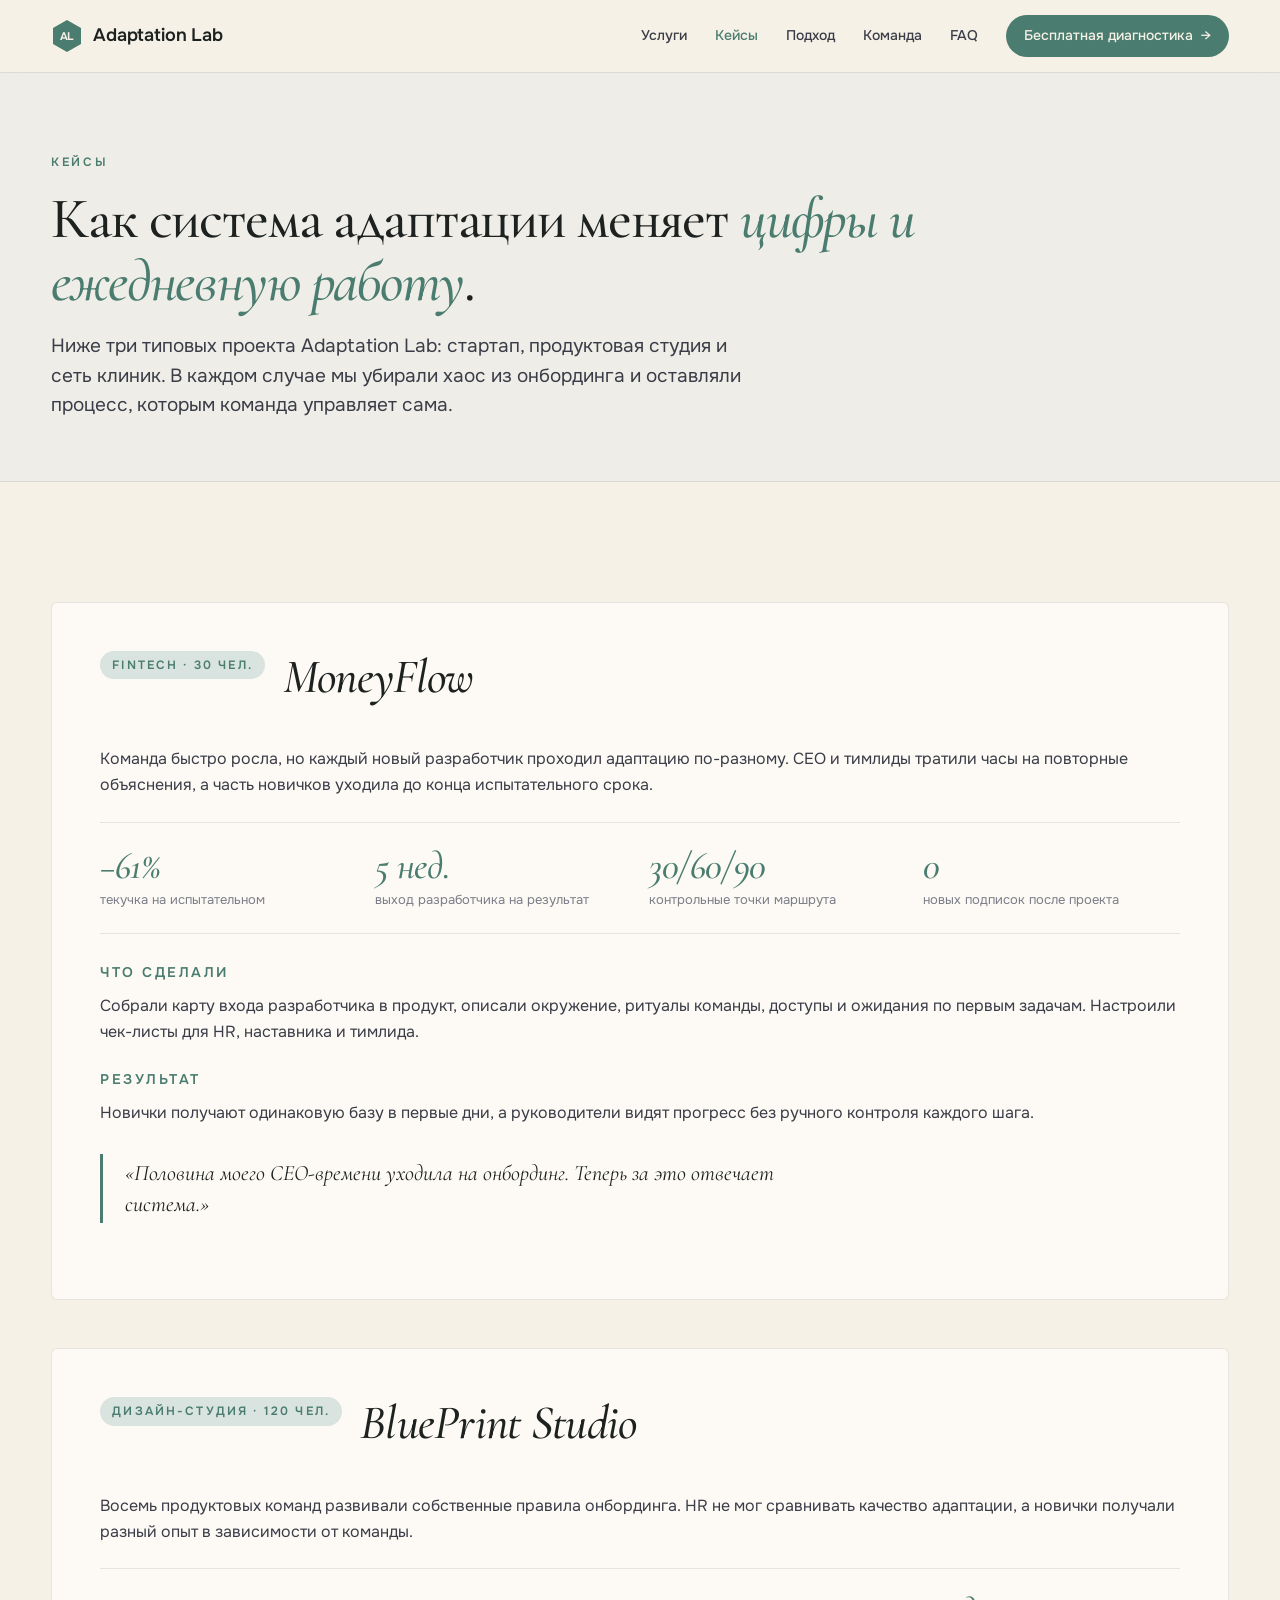
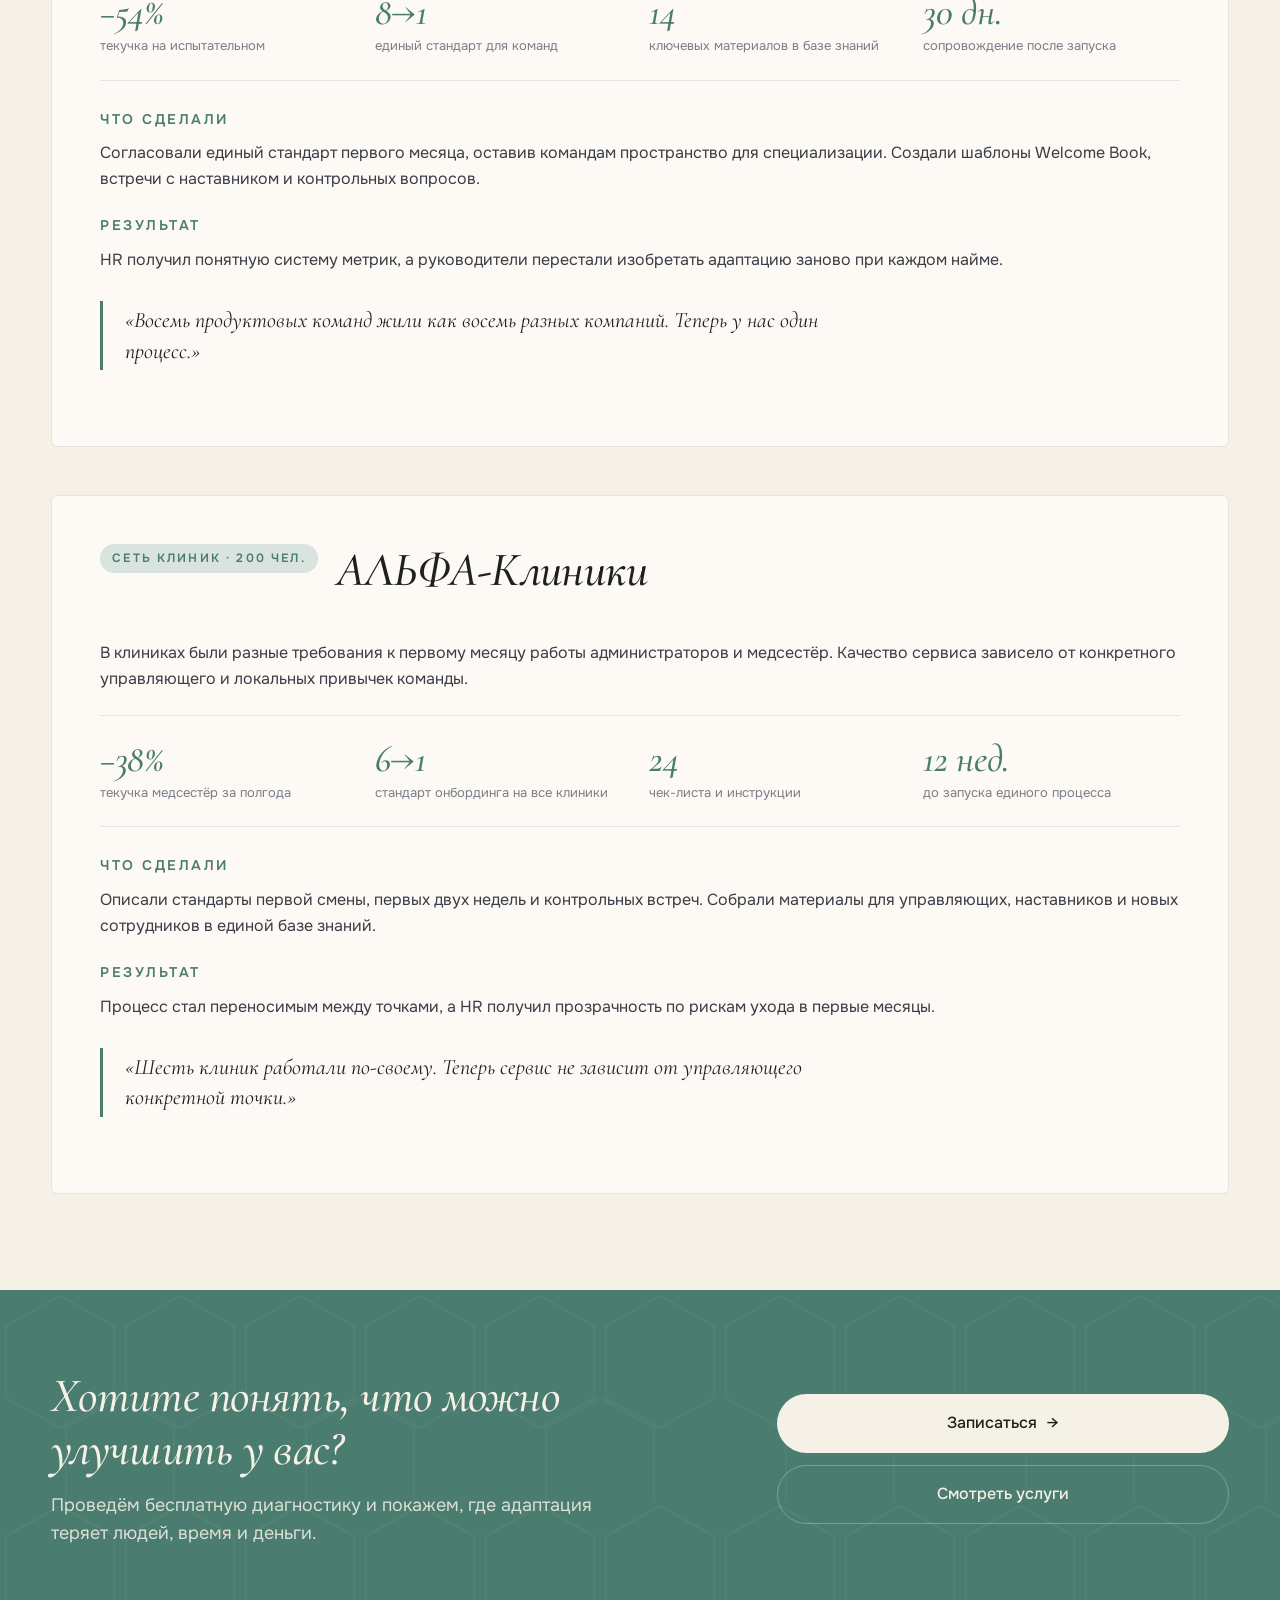
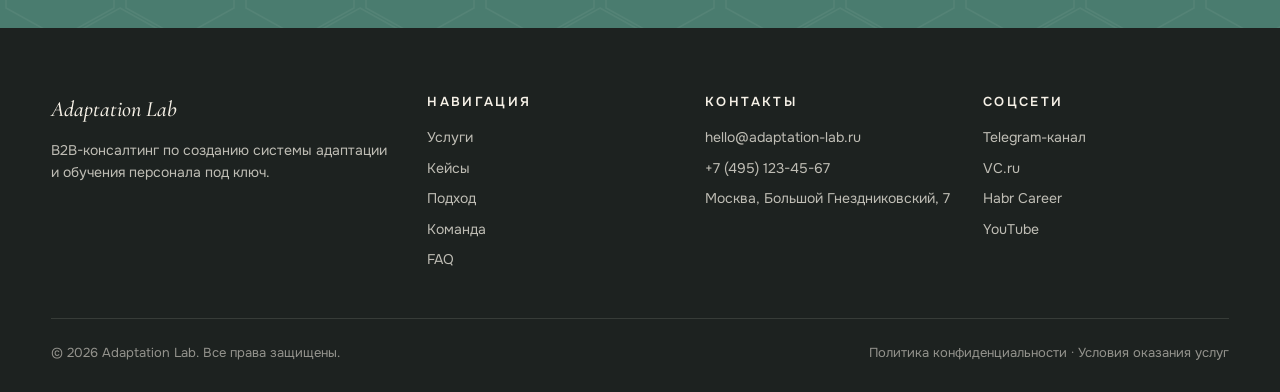
==== cases.html @ 721b3966 "Add files via upload" ====
<!DOCTYPE html>
<html lang="ru">
<head>
<meta charset="UTF-8">
<meta name="viewport" content="width=device-width, initial-scale=1.0">
<title>Кейсы Adaptation Lab</title>
<meta name="description" content="Кейсы Adaptation Lab: как меняются текучка, скорость адаптации и управляемость онбординга после внедрения системы.">
<link rel="preconnect" href="https://fonts.googleapis.com">
<link rel="preconnect" href="https://fonts.gstatic.com" crossorigin>
<link href="https://fonts.googleapis.com/css2?family=Cormorant+Garamond:ital,wght@0,400;0,500;0,600;1,400;1,500;1,600&amp;family=Onest:wght@300;400;500;600;700&amp;display=swap" rel="stylesheet">
<link rel="stylesheet" href="style.css">
</head>
<body>

<header class="site-header">
  <div class="container site-header__inner">
    <a href="index.html" class="logo" aria-label="Adaptation Lab">
      <svg class="logo-mark" viewBox="0 0 32 36" xmlns="http://www.w3.org/2000/svg">
        <polygon points="16,2 30,10 30,26 16,34 2,26 2,10"/>
        <text x="16" y="22" text-anchor="middle">AL</text>
      </svg>
      Adaptation&nbsp;Lab
    </a>

    <nav class="nav" aria-label="Главное меню">
      <a href="services.html" data-page="services.html">Услуги</a>
      <a href="cases.html" data-page="cases.html">Кейсы</a>
      <a href="index.html#approach" data-page="index.html">Подход</a>
      <a href="index.html#team" data-page="index.html">Команда</a>
      <a href="index.html#faq" data-page="index.html">FAQ</a>
      <a href="index.html#contact" class="nav-cta">Бесплатная диагностика <span class="arrow">→</span></a>
    </nav>

    <button class="menu-toggle" aria-label="Открыть меню" aria-expanded="false">
      <span></span><span></span><span></span>
    </button>
  </div>
</header>

<main>
  <section class="page-hero">
    <div class="container">
      <div class="page-hero__eyebrow">Кейсы</div>
      <h1>Как система адаптации меняет <em>цифры и ежедневную работу</em>.</h1>
      <p>Ниже три типовых проекта Adaptation Lab: стартап, продуктовая студия и сеть клиник. В каждом случае мы убирали хаос из онбординга и оставляли процесс, которым команда управляет сама.</p>
    </div>
  </section>

  <section class="section section--cream">
    <div class="container">
      <div class="case-detail">
        <article class="case-block" id="moneyflow">
          <div class="case-block__head">
            <span class="case-card__industry">Fintech · 30 чел.</span>
            <h2 class="case-block__title">MoneyFlow</h2>
          </div>
          <p>Команда быстро росла, но каждый новый разработчик проходил адаптацию по-разному. CEO и тимлиды тратили часы на повторные объяснения, а часть новичков уходила до конца испытательного срока.</p>
          <div class="case-block__metrics">
            <div>
              <div class="case-metric-big__num">−61%</div>
              <div class="case-metric-big__label">текучка на испытательном</div>
            </div>
            <div>
              <div class="case-metric-big__num">5 нед.</div>
              <div class="case-metric-big__label">выход разработчика на результат</div>
            </div>
            <div>
              <div class="case-metric-big__num">30/60/90</div>
              <div class="case-metric-big__label">контрольные точки маршрута</div>
            </div>
            <div>
              <div class="case-metric-big__num">0</div>
              <div class="case-metric-big__label">новых подписок после проекта</div>
            </div>
          </div>
          <h3>Что сделали</h3>
          <p>Собрали карту входа разработчика в продукт, описали окружение, ритуалы команды, доступы и ожидания по первым задачам. Настроили чек-листы для HR, наставника и тимлида.</p>
          <h3>Результат</h3>
          <p>Новички получают одинаковую базу в первые дни, а руководители видят прогресс без ручного контроля каждого шага.</p>
          <blockquote>«Половина моего CEO-времени уходила на онбординг. Теперь за это отвечает система.»</blockquote>
        </article>

        <article class="case-block" id="blueprint">
          <div class="case-block__head">
            <span class="case-card__industry">Дизайн-студия · 120 чел.</span>
            <h2 class="case-block__title">BluePrint Studio</h2>
          </div>
          <p>Восемь продуктовых команд развивали собственные правила онбординга. HR не мог сравнивать качество адаптации, а новички получали разный опыт в зависимости от команды.</p>
          <div class="case-block__metrics">
            <div>
              <div class="case-metric-big__num">−54%</div>
              <div class="case-metric-big__label">текучка на испытательном</div>
            </div>
            <div>
              <div class="case-metric-big__num">8→1</div>
              <div class="case-metric-big__label">единый стандарт для команд</div>
            </div>
            <div>
              <div class="case-metric-big__num">14</div>
              <div class="case-metric-big__label">ключевых материалов в базе знаний</div>
            </div>
            <div>
              <div class="case-metric-big__num">30 дн.</div>
              <div class="case-metric-big__label">сопровождение после запуска</div>
            </div>
          </div>
          <h3>Что сделали</h3>
          <p>Согласовали единый стандарт первого месяца, оставив командам пространство для специализации. Создали шаблоны Welcome Book, встречи с наставником и контрольных вопросов.</p>
          <h3>Результат</h3>
          <p>HR получил понятную систему метрик, а руководители перестали изобретать адаптацию заново при каждом найме.</p>
          <blockquote>«Восемь продуктовых команд жили как восемь разных компаний. Теперь у нас один процесс.»</blockquote>
        </article>

        <article class="case-block" id="alfa">
          <div class="case-block__head">
            <span class="case-card__industry">Сеть клиник · 200 чел.</span>
            <h2 class="case-block__title">АЛЬФА-Клиники</h2>
          </div>
          <p>В клиниках были разные требования к первому месяцу работы администраторов и медсестёр. Качество сервиса зависело от конкретного управляющего и локальных привычек команды.</p>
          <div class="case-block__metrics">
            <div>
              <div class="case-metric-big__num">−38%</div>
              <div class="case-metric-big__label">текучка медсестёр за полгода</div>
            </div>
            <div>
              <div class="case-metric-big__num">6→1</div>
              <div class="case-metric-big__label">стандарт онбординга на все клиники</div>
            </div>
            <div>
              <div class="case-metric-big__num">24</div>
              <div class="case-metric-big__label">чек-листа и инструкции</div>
            </div>
            <div>
              <div class="case-metric-big__num">12 нед.</div>
              <div class="case-metric-big__label">до запуска единого процесса</div>
            </div>
          </div>
          <h3>Что сделали</h3>
          <p>Описали стандарты первой смены, первых двух недель и контрольных встреч. Собрали материалы для управляющих, наставников и новых сотрудников в единой базе знаний.</p>
          <h3>Результат</h3>
          <p>Процесс стал переносимым между точками, а HR получил прозрачность по рискам ухода в первые месяцы.</p>
          <blockquote>«Шесть клиник работали по-своему. Теперь сервис не зависит от управляющего конкретной точки.»</blockquote>
        </article>
      </div>
    </div>
  </section>

  <section class="cta-banner">
    <div class="container">
      <div class="cta-banner__inner">
        <div>
          <h2>Хотите понять, что можно улучшить у вас?</h2>
          <p>Проведём бесплатную диагностику и покажем, где адаптация теряет людей, время и деньги.</p>
        </div>
        <div class="cta-banner__buttons">
          <a href="index.html#contact-form" class="btn btn--white">Записаться <span class="arrow">→</span></a>
          <a href="services.html" class="btn btn--ghost">Смотреть услуги</a>
        </div>
      </div>
    </div>
  </section>
</main>

<footer class="site-footer">
  <div class="container">
    <div class="site-footer__top">
      <div>
        <div class="site-footer__brand">Adaptation Lab</div>
        <p>B2B-консалтинг по созданию системы адаптации<br>и обучения персонала под ключ.</p>
      </div>
      <div>
        <h4>Навигация</h4>
        <ul>
          <li><a href="services.html">Услуги</a></li>
          <li><a href="cases.html">Кейсы</a></li>
          <li><a href="index.html#approach">Подход</a></li>
          <li><a href="index.html#team">Команда</a></li>
          <li><a href="index.html#faq">FAQ</a></li>
        </ul>
      </div>
      <div>
        <h4>Контакты</h4>
        <ul>
          <li><a href="mailto:hello@adaptation-lab.ru">hello@adaptation-lab.ru</a></li>
          <li><a href="tel:+74951234567">+7 (495) 123-45-67</a></li>
          <li>Москва, Большой Гнездниковский, 7</li>
        </ul>
      </div>
      <div>
        <h4>Соцсети</h4>
        <ul>
          <li><a href="#">Telegram-канал</a></li>
          <li><a href="#">VC.ru</a></li>
          <li><a href="#">Habr Career</a></li>
          <li><a href="#">YouTube</a></li>
        </ul>
      </div>
    </div>

    <div class="site-footer__bottom">
      <span>© <span data-year>2026</span> Adaptation Lab. Все права защищены.</span>
      <span><a href="#">Политика конфиденциальности</a> · <a href="#">Условия оказания услуг</a></span>
    </div>
  </div>
</footer>

<script src="main.js"></script>
</body>
</html>
---- style.css ----
/* ============================================================
   Adaptation Lab — стили сайта
   Палитра: Sage / Charcoal / Cream / Tan / Sand
   Шрифты:  Cormorant Garamond (заголовки, цитаты) + Onest (текст)
   ============================================================ */

:root {
  --sage:        #4A7C6F;
  --sage-deep:   #3E6A5E;
  --sage-mid:    #6B9E91;
  --sage-soft:   #D9E3DF;
  --charcoal:    #1D2220;
  --charcoal-2:  #2D3330;
  --cream:       #F6F1E7;
  --cream-2:     #EFEDE7;
  --tan:         #C8B99A;
  --sand:        #E8DFC9;
  --white:       #FDFAF5;
  --ink:         #1D2220;
  --ink-2:       #3A3D47;
  --muted:       #7B7E88;
  --line:        rgba(29, 31, 40, 0.10);

  --font-serif:  'Cormorant Garamond', 'Times New Roman', serif;
  --font-sans:   'Onest', system-ui, -apple-system, sans-serif;

  --radius:      6px;
  --max-w:       1280px;
  --pad-x:       clamp(20px, 4vw, 56px);
}

* { box-sizing: border-box; margin: 0; padding: 0; }

html { scroll-behavior: smooth; }

body {
  font-family: var(--font-sans);
  font-size: 16px;
  line-height: 1.55;
  color: var(--ink);
  background: var(--cream);
  -webkit-font-smoothing: antialiased;
  -moz-osx-font-smoothing: grayscale;
}

a { color: inherit; text-decoration: none; }

img { max-width: 100%; display: block; }

/* ────────────── Контейнер ────────────── */
.container {
  max-width: var(--max-w);
  margin: 0 auto;
  padding: 0 var(--pad-x);
  width: 100%;
}

/* ────────────── Шапка ────────────── */
.site-header {
  position: sticky;
  top: 0;
  z-index: 100;
  background: rgba(246, 241, 231, 0.92);
  backdrop-filter: saturate(150%) blur(12px);
  -webkit-backdrop-filter: saturate(150%) blur(12px);
  border-bottom: 1px solid var(--line);
}
.site-header__inner {
  display: flex;
  align-items: center;
  justify-content: space-between;
  gap: 24px;
  height: 72px;
}
.logo {
  display: flex;
  align-items: center;
  gap: 10px;
  font-weight: 600;
  letter-spacing: -0.01em;
  font-size: 18px;
}
.logo-mark {
  width: 32px;
  height: 36px;
  display: block;
}
.logo-mark polygon { fill: var(--sage); }
.logo-mark text { fill: var(--cream); font-family: var(--font-sans); font-size: 11px; font-weight: 700; }

.nav {
  display: flex;
  align-items: center;
  gap: 28px;
}
.nav a {
  font-size: 14px;
  font-weight: 500;
  color: var(--ink-2);
  transition: color .15s;
}
.nav a:hover { color: var(--sage); }
.nav a.is-active { color: var(--sage); }

.nav-cta {
  display: inline-flex;
  align-items: center;
  gap: 8px;
  background: var(--sage);
  color: var(--cream) !important;
  padding: 10px 18px;
  border-radius: 999px;
  font-weight: 500;
  font-size: 14px;
  transition: background .15s, transform .15s;
}
.nav-cta:hover { background: var(--sage-deep); transform: translateY(-1px); }

.menu-toggle {
  display: none;
  background: none;
  border: 0;
  width: 40px;
  height: 40px;
  cursor: pointer;
  position: relative;
}
.menu-toggle span {
  display: block;
  width: 24px;
  height: 2px;
  background: var(--ink);
  margin: 5px auto;
  transition: transform .25s, opacity .15s;
}
.menu-toggle.is-open span:nth-child(1) { transform: translateY(7px) rotate(45deg); }
.menu-toggle.is-open span:nth-child(2) { opacity: 0; }
.menu-toggle.is-open span:nth-child(3) { transform: translateY(-7px) rotate(-45deg); }

@media (max-width: 880px) {
  .nav { display: none; position: absolute; top: 72px; left: 0; right: 0; flex-direction: column; gap: 0; background: var(--cream); padding: 16px var(--pad-x); border-bottom: 1px solid var(--line); }
  .nav.is-open { display: flex; }
  .nav a { padding: 12px 0; border-bottom: 1px solid var(--line); width: 100%; }
  .nav a:last-child { border-bottom: 0; }
  .nav-cta { margin-top: 12px; align-self: flex-start; }
  .menu-toggle { display: block; }
}

/* ────────────── Hero ────────────── */
.hero {
  padding: 80px 0 100px;
  position: relative;
  overflow: hidden;
}
.hero__inner {
  display: grid;
  grid-template-columns: 1.2fr 1fr;
  gap: 64px;
  align-items: center;
}
.hero__eyebrow {
  display: inline-block;
  font-size: 12px;
  font-weight: 600;
  letter-spacing: 0.18em;
  text-transform: uppercase;
  color: var(--sage);
  margin-bottom: 22px;
  padding: 6px 12px;
  background: var(--sage-soft);
  border-radius: 999px;
}
.hero h1 {
  font-family: var(--font-serif);
  font-weight: 500;
  font-size: clamp(40px, 5.5vw, 72px);
  line-height: 1.04;
  letter-spacing: -0.02em;
  color: var(--ink);
  margin-bottom: 24px;
}
.hero h1 em {
  font-style: italic;
  color: var(--sage);
}
.hero__lede {
  font-size: 19px;
  line-height: 1.55;
  color: var(--ink-2);
  max-width: 540px;
  margin-bottom: 36px;
}
.hero__cta {
  display: flex;
  flex-wrap: wrap;
  gap: 14px;
  align-items: center;
}
.hero__visual {
  position: relative;
  aspect-ratio: 1;
  display: flex;
  align-items: center;
  justify-content: center;
}
.hero__visual svg {
  width: 100%;
  max-width: 420px;
}

@media (max-width: 880px) {
  .hero { padding: 48px 0 64px; }
  .hero__inner { grid-template-columns: 1fr; gap: 32px; }
  .hero__visual { max-width: 320px; margin: 0 auto; }
}

/* ────────────── Кнопки ────────────── */
.btn {
  display: inline-flex;
  align-items: center;
  gap: 10px;
  font-family: var(--font-sans);
  font-size: 16px;
  font-weight: 500;
  padding: 14px 26px;
  border-radius: 999px;
  border: 1px solid transparent;
  cursor: pointer;
  transition: background .15s, transform .15s, border-color .15s, color .15s;
}
.btn--primary {
  background: var(--sage);
  color: var(--cream);
}
.btn--primary:hover { background: var(--sage-deep); transform: translateY(-1px); }
.btn--secondary {
  background: transparent;
  color: var(--ink);
  border-color: var(--line);
}
.btn--secondary:hover { border-color: var(--sage); color: var(--sage); }
.btn--ghost {
  background: transparent;
  color: var(--cream);
  border-color: rgba(245, 243, 239, 0.3);
}
.btn--ghost:hover { border-color: var(--cream); }
.btn--white {
  background: var(--cream);
  color: var(--ink);
}
.btn--white:hover { background: var(--white); }

.arrow {
  display: inline-block;
  transition: transform .15s;
}
.btn:hover .arrow { transform: translateX(2px); }

/* ────────────── Trust bar ────────────── */
.trust-bar {
  background: var(--charcoal);
  color: var(--cream);
  padding: 36px 0;
}
.trust-bar__grid {
  display: grid;
  grid-template-columns: repeat(4, 1fr);
  gap: 32px;
}
.trust-stat {
  display: flex;
  flex-direction: column;
  gap: 6px;
}
.trust-stat__num {
  font-family: var(--font-serif);
  font-style: italic;
  font-size: 44px;
  font-weight: 500;
  line-height: 1;
  color: var(--sage-mid);
}
.trust-stat__label {
  font-size: 13px;
  color: rgba(246, 241, 231, 0.7);
  line-height: 1.4;
}

@media (max-width: 720px) {
  .trust-bar__grid { grid-template-columns: 1fr 1fr; gap: 24px; }
}

/* ────────────── Секция ────────────── */
.section {
  padding: 96px 0;
  position: relative;
}
.section--cream { background: var(--cream); }
.section--cream2 { background: var(--cream-2); }
.section--charcoal { background: var(--charcoal); color: var(--cream); }
.section--sage { background: var(--sage); color: var(--cream); }

.section-header {
  margin-bottom: 56px;
  max-width: 720px;
}
.section-header.center {
  margin-left: auto;
  margin-right: auto;
  text-align: center;
}
.section__eyebrow {
  display: inline-block;
  font-size: 12px;
  font-weight: 600;
  letter-spacing: 0.22em;
  text-transform: uppercase;
  color: var(--sage);
  margin-bottom: 16px;
}
.section--charcoal .section__eyebrow { color: var(--sage-mid); }
.section--sage .section__eyebrow { color: rgba(245, 243, 239, 0.7); }
.section h2 {
  font-family: var(--font-serif);
  font-weight: 500;
  font-size: clamp(32px, 4vw, 48px);
  line-height: 1.12;
  letter-spacing: -0.015em;
  margin-bottom: 18px;
}
.section h2 em { font-style: italic; color: var(--sage); }
.section--charcoal h2 em, .section--sage h2 em { color: var(--cream); opacity: 0.9; }
.section__lede {
  font-size: 18px;
  line-height: 1.55;
  color: var(--ink-2);
  max-width: 640px;
}
.section--charcoal .section__lede { color: rgba(246, 241, 231, 0.75); }
.section--sage .section__lede { color: rgba(246, 241, 231, 0.85); }

@media (max-width: 720px) {
  .section { padding: 64px 0; }
  .section-header { margin-bottom: 36px; }
}

/* ────────────── Pain section (Знакомо?) ────────────── */
.pain-grid {
  display: grid;
  grid-template-columns: repeat(2, 1fr);
  gap: 16px;
}
.pain-card {
  background: var(--white);
  border: 1px solid var(--line);
  border-radius: var(--radius);
  padding: 28px 30px;
  display: flex;
  gap: 18px;
  align-items: flex-start;
  transition: border-color .2s, transform .2s;
}
.pain-card:hover { border-color: var(--sage-mid); transform: translateY(-2px); }
.pain-card__icon {
  flex-shrink: 0;
  width: 36px;
  height: 36px;
  display: flex;
  align-items: center;
  justify-content: center;
  border-radius: 50%;
  background: var(--sage-soft);
  color: var(--sage);
  font-family: var(--font-serif);
  font-style: italic;
  font-size: 22px;
  font-weight: 600;
}
.pain-card__title {
  font-size: 18px;
  font-weight: 600;
  margin-bottom: 6px;
  line-height: 1.3;
}
.pain-card__body {
  font-size: 15px;
  color: var(--ink-2);
  line-height: 1.5;
}

@media (max-width: 720px) {
  .pain-grid { grid-template-columns: 1fr; }
}

/* ────────────── Услуги (пакеты) ────────────── */
.packages {
  display: grid;
  grid-template-columns: repeat(3, 1fr);
  gap: 24px;
  align-items: stretch;
}
.package {
  background: var(--white);
  border: 1px solid var(--line);
  border-radius: var(--radius);
  padding: 36px 32px;
  display: flex;
  flex-direction: column;
  gap: 18px;
  position: relative;
  transition: border-color .2s, transform .2s, box-shadow .2s;
}
.package:hover {
  border-color: var(--sage);
  transform: translateY(-3px);
  box-shadow: 0 14px 40px rgba(29, 34, 32, 0.07);
}
.package--featured {
  background: var(--sage);
  color: var(--cream);
  border-color: var(--sage);
}
.package--featured:hover { background: var(--sage-deep); }

.package__badge {
  position: absolute;
  top: -10px;
  right: 24px;
  background: var(--tan);
  color: var(--charcoal);
  font-size: 11px;
  font-weight: 700;
  letter-spacing: 0.16em;
  text-transform: uppercase;
  padding: 5px 12px;
  border-radius: 999px;
}
.package__name {
  font-size: 14px;
  font-weight: 600;
  letter-spacing: 0.22em;
  text-transform: uppercase;
  color: var(--sage);
}
.package--featured .package__name { color: rgba(246, 241, 231, 0.75); }

.package__title {
  font-family: var(--font-serif);
  font-style: italic;
  font-weight: 500;
  font-size: 32px;
  line-height: 1.1;
  letter-spacing: -0.01em;
}
.package__price {
  font-family: var(--font-serif);
  font-style: italic;
  font-weight: 500;
  font-size: 38px;
  line-height: 1;
  color: var(--sage);
}
.package--featured .package__price { color: var(--cream); }
.package__price small {
  font-family: var(--font-sans);
  font-style: normal;
  font-size: 13px;
  font-weight: 400;
  color: var(--muted);
  margin-left: 6px;
}
.package--featured .package__price small { color: rgba(246, 241, 231, 0.7); }
.package__term {
  font-size: 14px;
  color: var(--muted);
  letter-spacing: 0.05em;
  text-transform: uppercase;
}
.package--featured .package__term { color: rgba(246, 241, 231, 0.7); }
.package__features {
  list-style: none;
  display: flex;
  flex-direction: column;
  gap: 10px;
  margin-top: 4px;
  padding: 0;
  flex: 1;
}
.package__features li {
  font-size: 15px;
  line-height: 1.45;
  display: flex;
  gap: 10px;
  align-items: flex-start;
  color: var(--ink-2);
}
.package--featured .package__features li { color: rgba(246, 241, 231, 0.94); }
.package__features li::before {
  content: '✓';
  color: var(--sage);
  font-weight: 700;
  flex-shrink: 0;
}
.package--featured .package__features li::before { color: rgba(246, 241, 231, 0.85); }
.package .btn { width: 100%; justify-content: center; }

@media (max-width: 920px) {
  .packages { grid-template-columns: 1fr; gap: 16px; }
}

/* ────────────── Подход (5 модулей) ────────────── */
.steps {
  display: grid;
  grid-template-columns: repeat(5, 1fr);
  gap: 16px;
  position: relative;
}
.step {
  background: var(--white);
  border: 1px solid var(--line);
  border-radius: var(--radius);
  padding: 28px 24px;
  display: flex;
  flex-direction: column;
  gap: 12px;
  position: relative;
  transition: border-color .2s, transform .2s;
}
.step:hover {
  border-color: var(--sage);
  transform: translateY(-2px);
}
.step__num {
  font-family: var(--font-serif);
  font-style: italic;
  font-weight: 600;
  font-size: 38px;
  color: var(--sage);
  line-height: 1;
}
.step__title {
  font-size: 18px;
  font-weight: 600;
  line-height: 1.25;
}
.step__body {
  font-size: 14px;
  color: var(--ink-2);
  line-height: 1.5;
  flex: 1;
}
.step__weeks {
  font-size: 12px;
  color: var(--sage);
  font-weight: 600;
  letter-spacing: 0.1em;
  text-transform: uppercase;
  margin-top: auto;
}

@media (max-width: 1100px) {
  .steps { grid-template-columns: repeat(2, 1fr); }
}
@media (max-width: 600px) {
  .steps { grid-template-columns: 1fr; }
}

/* ────────────── Кейсы превью ────────────── */
.cases-grid {
  display: grid;
  grid-template-columns: repeat(3, 1fr);
  gap: 24px;
}
.case-card {
  background: var(--cream-2);
  border-radius: var(--radius);
  padding: 32px 30px;
  display: flex;
  flex-direction: column;
  gap: 16px;
  transition: transform .2s, box-shadow .2s;
}
.case-card:hover {
  transform: translateY(-3px);
  box-shadow: 0 14px 40px rgba(29, 34, 32, 0.07);
}
.case-card__industry {
  display: inline-flex;
  align-self: flex-start;
  align-items: center;
  gap: 8px;
  font-size: 12px;
  font-weight: 600;
  letter-spacing: 0.18em;
  text-transform: uppercase;
  color: var(--sage);
  background: var(--sage-soft);
  padding: 5px 12px;
  border-radius: 999px;
}
.case-card__title {
  font-family: var(--font-serif);
  font-style: italic;
  font-weight: 500;
  font-size: 26px;
  line-height: 1.2;
  letter-spacing: -0.01em;
}
.case-card__metrics {
  display: flex;
  gap: 20px;
  margin: 6px 0 12px;
}
.case-metric {
  flex: 1;
}
.case-metric__num {
  font-family: var(--font-serif);
  font-style: italic;
  font-weight: 500;
  font-size: 30px;
  color: var(--sage);
  line-height: 1;
}
.case-metric__label {
  font-size: 12px;
  color: var(--muted);
  margin-top: 4px;
  line-height: 1.3;
}
.case-card__quote {
  font-size: 14px;
  font-style: italic;
  color: var(--ink-2);
  line-height: 1.5;
  border-left: 2px solid var(--sage);
  padding-left: 14px;
}
.case-card__link {
  font-size: 14px;
  font-weight: 500;
  color: var(--sage);
  display: inline-flex;
  gap: 6px;
  margin-top: auto;
}
.case-card__link:hover { gap: 10px; }

@media (max-width: 920px) {
  .cases-grid { grid-template-columns: 1fr; }
}

/* ────────────── Команда ────────────── */
.team-grid {
  display: grid;
  grid-template-columns: repeat(4, 1fr);
  gap: 24px;
}
.team-member {
  text-align: left;
  display: flex;
  flex-direction: column;
  gap: 14px;
}
.team-member__avatar {
  aspect-ratio: 1;
  border-radius: var(--radius);
  background: var(--sage-soft);
  display: flex;
  align-items: center;
  justify-content: center;
  font-family: var(--font-serif);
  font-style: italic;
  font-size: 64px;
  font-weight: 500;
  color: var(--sage);
  letter-spacing: -0.01em;
  position: relative;
  overflow: hidden;
}
.team-member__avatar::before {
  content: '';
  position: absolute;
  inset: 0;
  background-image: url("data:image/svg+xml;utf8,<svg xmlns='http://www.w3.org/2000/svg' width='80' height='70' viewBox='0 0 80 70'><polygon points='40,4 76,24 76,46 40,66 4,46 4,24' fill='none' stroke='%234A7C6F' stroke-width='1' opacity='0.18'/></svg>");
  background-size: 60px;
  background-repeat: repeat;
}
.team-member__name {
  font-size: 18px;
  font-weight: 600;
}
.team-member__role {
  font-size: 14px;
  color: var(--muted);
  letter-spacing: 0.05em;
  text-transform: uppercase;
}

@media (max-width: 880px) {
  .team-grid { grid-template-columns: 1fr 1fr; }
}

/* ────────────── FAQ accordion ────────────── */
.faq {
  max-width: 880px;
  margin: 0 auto;
}
.faq__item {
  border-bottom: 1px solid var(--line);
}
.faq__q {
  width: 100%;
  background: none;
  border: none;
  cursor: pointer;
  display: flex;
  align-items: center;
  justify-content: space-between;
  text-align: left;
  padding: 22px 0;
  font-family: inherit;
  font-size: 18px;
  font-weight: 500;
  color: var(--ink);
  gap: 16px;
}
.faq__icon {
  flex-shrink: 0;
  width: 32px;
  height: 32px;
  border-radius: 50%;
  border: 1px solid var(--line);
  display: flex;
  align-items: center;
  justify-content: center;
  font-size: 18px;
  color: var(--sage);
  transition: transform .25s, background .15s;
}
.faq__item.is-open .faq__icon {
  background: var(--sage);
  color: var(--cream);
  border-color: var(--sage);
  transform: rotate(45deg);
}
.faq__a {
  max-height: 0;
  overflow: hidden;
  transition: max-height .35s ease;
}
.faq__a-inner {
  padding: 0 0 22px;
  color: var(--ink-2);
  line-height: 1.6;
  font-size: 16px;
  max-width: 720px;
}

/* ────────────── CTA banner ────────────── */
.cta-banner {
  background: var(--sage);
  color: var(--cream);
  padding: 80px 0;
  position: relative;
  overflow: hidden;
}
.cta-banner::before {
  content: '';
  position: absolute;
  inset: 0;
  background-image: url("data:image/svg+xml;utf8,<svg xmlns='http://www.w3.org/2000/svg' width='160' height='140' viewBox='0 0 160 140'><g fill='none' stroke='%23F6F1E7' stroke-width='1'><polygon points='40,4 76,24 76,72 40,92 4,72 4,24'/><polygon points='120,4 156,24 156,72 120,92 84,72 84,24'/><polygon points='80,72 116,92 116,140 80,160 44,140 44,92'/></g></svg>");
  background-size: 240px;
  opacity: 0.06;
  pointer-events: none;
}
.cta-banner__inner {
  display: grid;
  grid-template-columns: 1.5fr 1fr;
  gap: 48px;
  align-items: center;
  position: relative;
}
.cta-banner h2 {
  font-family: var(--font-serif);
  font-style: italic;
  font-weight: 500;
  font-size: clamp(32px, 4vw, 48px);
  line-height: 1.1;
  letter-spacing: -0.015em;
  margin-bottom: 16px;
}
.cta-banner p {
  font-size: 18px;
  color: rgba(246, 241, 231, 0.85);
  max-width: 560px;
  line-height: 1.55;
}
.cta-banner__buttons {
  display: flex;
  flex-direction: column;
  gap: 12px;
}
.cta-banner__buttons .btn { justify-content: center; padding: 16px 28px; }

@media (max-width: 880px) {
  .cta-banner { padding: 56px 0; }
  .cta-banner__inner { grid-template-columns: 1fr; gap: 28px; }
}

/* ────────────── Форма ────────────── */
.form {
  background: var(--white);
  padding: 48px;
  border-radius: var(--radius);
  border: 1px solid var(--line);
  display: flex;
  flex-direction: column;
  gap: 18px;
  max-width: 640px;
  margin: 0 auto;
}
.form-row {
  display: grid;
  grid-template-columns: 1fr 1fr;
  gap: 16px;
}
.form-group {
  display: flex;
  flex-direction: column;
  gap: 6px;
}
.form label {
  font-size: 13px;
  color: var(--ink-2);
  font-weight: 500;
}
.form input,
.form textarea,
.form select {
  font-family: inherit;
  font-size: 15px;
  padding: 12px 14px;
  background: var(--cream);
  border: 1px solid var(--line);
  border-radius: 4px;
  color: var(--ink);
  transition: border-color .15s;
}
.form input:focus,
.form textarea:focus,
.form select:focus {
  outline: none;
  border-color: var(--sage);
}
.form textarea {
  min-height: 110px;
  resize: vertical;
  font-family: inherit;
}
.form__small {
  font-size: 13px;
  color: var(--muted);
  line-height: 1.5;
}
.form__small a { color: var(--sage); text-decoration: underline; }
.form .btn { align-self: flex-start; }

.form__success {
  background: var(--sage-soft);
  color: var(--sage-deep);
  padding: 16px 20px;
  border-radius: 4px;
  font-size: 15px;
  display: none;
}
.form__success.is-visible { display: block; }

@media (max-width: 600px) {
  .form { padding: 28px; }
  .form-row { grid-template-columns: 1fr; }
}

/* ────────────── Footer ────────────── */
.site-footer {
  background: var(--charcoal);
  color: rgba(246, 241, 231, 0.75);
  padding: 64px 0 28px;
  font-size: 14px;
  line-height: 1.6;
}
.site-footer__top {
  display: grid;
  grid-template-columns: 1.4fr 1fr 1fr 1fr;
  gap: 32px;
  margin-bottom: 48px;
}
.site-footer h4 {
  color: var(--cream);
  font-size: 13px;
  font-weight: 600;
  letter-spacing: 0.18em;
  text-transform: uppercase;
  margin-bottom: 14px;
}
.site-footer__brand {
  font-family: var(--font-serif);
  font-style: italic;
  font-weight: 500;
  font-size: 22px;
  color: var(--cream);
  margin-bottom: 12px;
}
.site-footer ul {
  list-style: none;
  display: flex;
  flex-direction: column;
  gap: 8px;
  padding: 0;
}
.site-footer a:hover { color: var(--sage-mid); }

.site-footer__bottom {
  display: flex;
  flex-wrap: wrap;
  justify-content: space-between;
  gap: 16px;
  align-items: center;
  border-top: 1px solid rgba(246, 241, 231, 0.12);
  padding-top: 24px;
  font-size: 13px;
  color: rgba(246, 241, 231, 0.55);
}

@media (max-width: 880px) {
  .site-footer__top { grid-template-columns: 1fr 1fr; gap: 24px; }
}
@media (max-width: 480px) {
  .site-footer__top { grid-template-columns: 1fr; }
}

/* ────────────── Page hero (для services / cases) ────────────── */
.page-hero {
  padding: 80px 0 60px;
  background: var(--cream-2);
  border-bottom: 1px solid var(--line);
}
.page-hero__eyebrow {
  font-size: 12px;
  font-weight: 600;
  letter-spacing: 0.22em;
  text-transform: uppercase;
  color: var(--sage);
  margin-bottom: 16px;
}
.page-hero h1 {
  font-family: var(--font-serif);
  font-weight: 500;
  font-size: clamp(36px, 4.5vw, 60px);
  line-height: 1.1;
  letter-spacing: -0.02em;
  max-width: 880px;
  margin-bottom: 18px;
}
.page-hero h1 em { font-style: italic; color: var(--sage); }
.page-hero p {
  font-size: 19px;
  color: var(--ink-2);
  max-width: 720px;
  line-height: 1.55;
}

/* ────────────── Сравнительная таблица пакетов ────────────── */
.compare-table {
  width: 100%;
  border-collapse: collapse;
  background: var(--white);
  border: 1px solid var(--line);
  border-radius: var(--radius);
  overflow: hidden;
  font-size: 14px;
}
.compare-table th, .compare-table td {
  padding: 16px 20px;
  text-align: left;
  border-bottom: 1px solid var(--line);
  vertical-align: top;
}
.compare-table thead th {
  background: var(--cream-2);
  font-size: 13px;
  font-weight: 600;
  letter-spacing: 0.05em;
  color: var(--ink);
}
.compare-table thead th.featured { background: var(--sage); color: var(--cream); }
.compare-table tbody td:first-child {
  font-weight: 500;
  color: var(--ink-2);
  letter-spacing: 0.04em;
  font-size: 13px;
  text-transform: uppercase;
  width: 30%;
}
.compare-table .featured-col { background: rgba(74, 124, 111, 0.05); }
.compare-table tr:last-child td { border-bottom: none; }

@media (max-width: 720px) {
  .compare-table { font-size: 12px; }
  .compare-table th, .compare-table td { padding: 12px 14px; }
}

/* ────────────── Case detail ────────────── */
.case-detail {
  display: grid;
  grid-template-columns: 1fr;
  gap: 48px;
  margin-top: 24px;
}
.case-block {
  background: var(--white);
  border: 1px solid var(--line);
  border-radius: var(--radius);
  padding: 48px;
}
.case-block__head {
  display: flex;
  flex-wrap: wrap;
  align-items: center;
  gap: 18px;
  margin-bottom: 24px;
}
.case-block__title {
  font-family: var(--font-serif);
  font-style: italic;
  font-weight: 500;
  font-size: 36px;
  line-height: 1.15;
  letter-spacing: -0.01em;
}
.case-block__metrics {
  display: grid;
  grid-template-columns: repeat(4, 1fr);
  gap: 18px;
  margin: 24px 0 28px;
  padding: 24px 0;
  border-top: 1px solid var(--line);
  border-bottom: 1px solid var(--line);
}
.case-metric-big__num {
  font-family: var(--font-serif);
  font-style: italic;
  font-weight: 500;
  font-size: 38px;
  color: var(--sage);
  line-height: 1;
  letter-spacing: -0.01em;
}
.case-metric-big__label {
  font-size: 13px;
  color: var(--muted);
  margin-top: 6px;
  line-height: 1.4;
}
.case-block h3 {
  font-size: 14px;
  font-weight: 600;
  letter-spacing: 0.18em;
  text-transform: uppercase;
  color: var(--sage);
  margin: 24px 0 10px;
}
.case-block p {
  color: var(--ink-2);
  line-height: 1.6;
  margin-bottom: 12px;
}
.case-block blockquote {
  font-family: var(--font-serif);
  font-style: italic;
  font-size: 22px;
  line-height: 1.4;
  color: var(--ink);
  border-left: 3px solid var(--sage);
  padding: 4px 0 4px 22px;
  margin: 28px 0;
  max-width: 720px;
}

@media (max-width: 720px) {
  .case-block { padding: 28px; }
  .case-block__metrics { grid-template-columns: 1fr 1fr; gap: 16px; }
}

/* ────────────── Module deep dive ────────────── */
.modules-deep {
  display: flex;
  flex-direction: column;
  gap: 16px;
}
.module-row {
  display: grid;
  grid-template-columns: 80px 1fr;
  gap: 24px;
  background: var(--white);
  border: 1px solid var(--line);
  border-radius: var(--radius);
  padding: 32px;
  align-items: start;
}
.module-row__num {
  font-family: var(--font-serif);
  font-style: italic;
  font-weight: 600;
  font-size: 56px;
  color: var(--sage);
  line-height: 1;
}
.module-row__name {
  font-size: 22px;
  font-weight: 600;
  margin-bottom: 6px;
}
.module-row__weeks {
  font-size: 12px;
  color: var(--sage);
  font-weight: 600;
  letter-spacing: 0.18em;
  text-transform: uppercase;
  margin-bottom: 14px;
}
.module-row__body {
  color: var(--ink-2);
  line-height: 1.6;
}
.module-row ul {
  margin-top: 14px;
  list-style: none;
  display: grid;
  grid-template-columns: 1fr 1fr;
  gap: 8px 24px;
}
.module-row ul li {
  font-size: 14px;
  color: var(--ink-2);
  position: relative;
  padding-left: 18px;
  line-height: 1.5;
}
.module-row ul li::before {
  content: '✓';
  color: var(--sage);
  position: absolute;
  left: 0;
  font-weight: 700;
}

@media (max-width: 720px) {
  .module-row { grid-template-columns: 1fr; padding: 24px; }
  .module-row ul { grid-template-columns: 1fr; }
  .module-row__num { font-size: 40px; }
}

/* ────────────── Утилиты ────────────── */
.hidden { display: none !important; }
.visually-hidden {
  position: absolute;
  width: 1px; height: 1px;
  padding: 0; margin: -1px;
  overflow: hidden; clip: rect(0,0,0,0);
  white-space: nowrap; border: 0;
}
.text-center { text-align: center; }
.mt-lg { margin-top: 64px; }
.mb-lg { margin-bottom: 64px; }
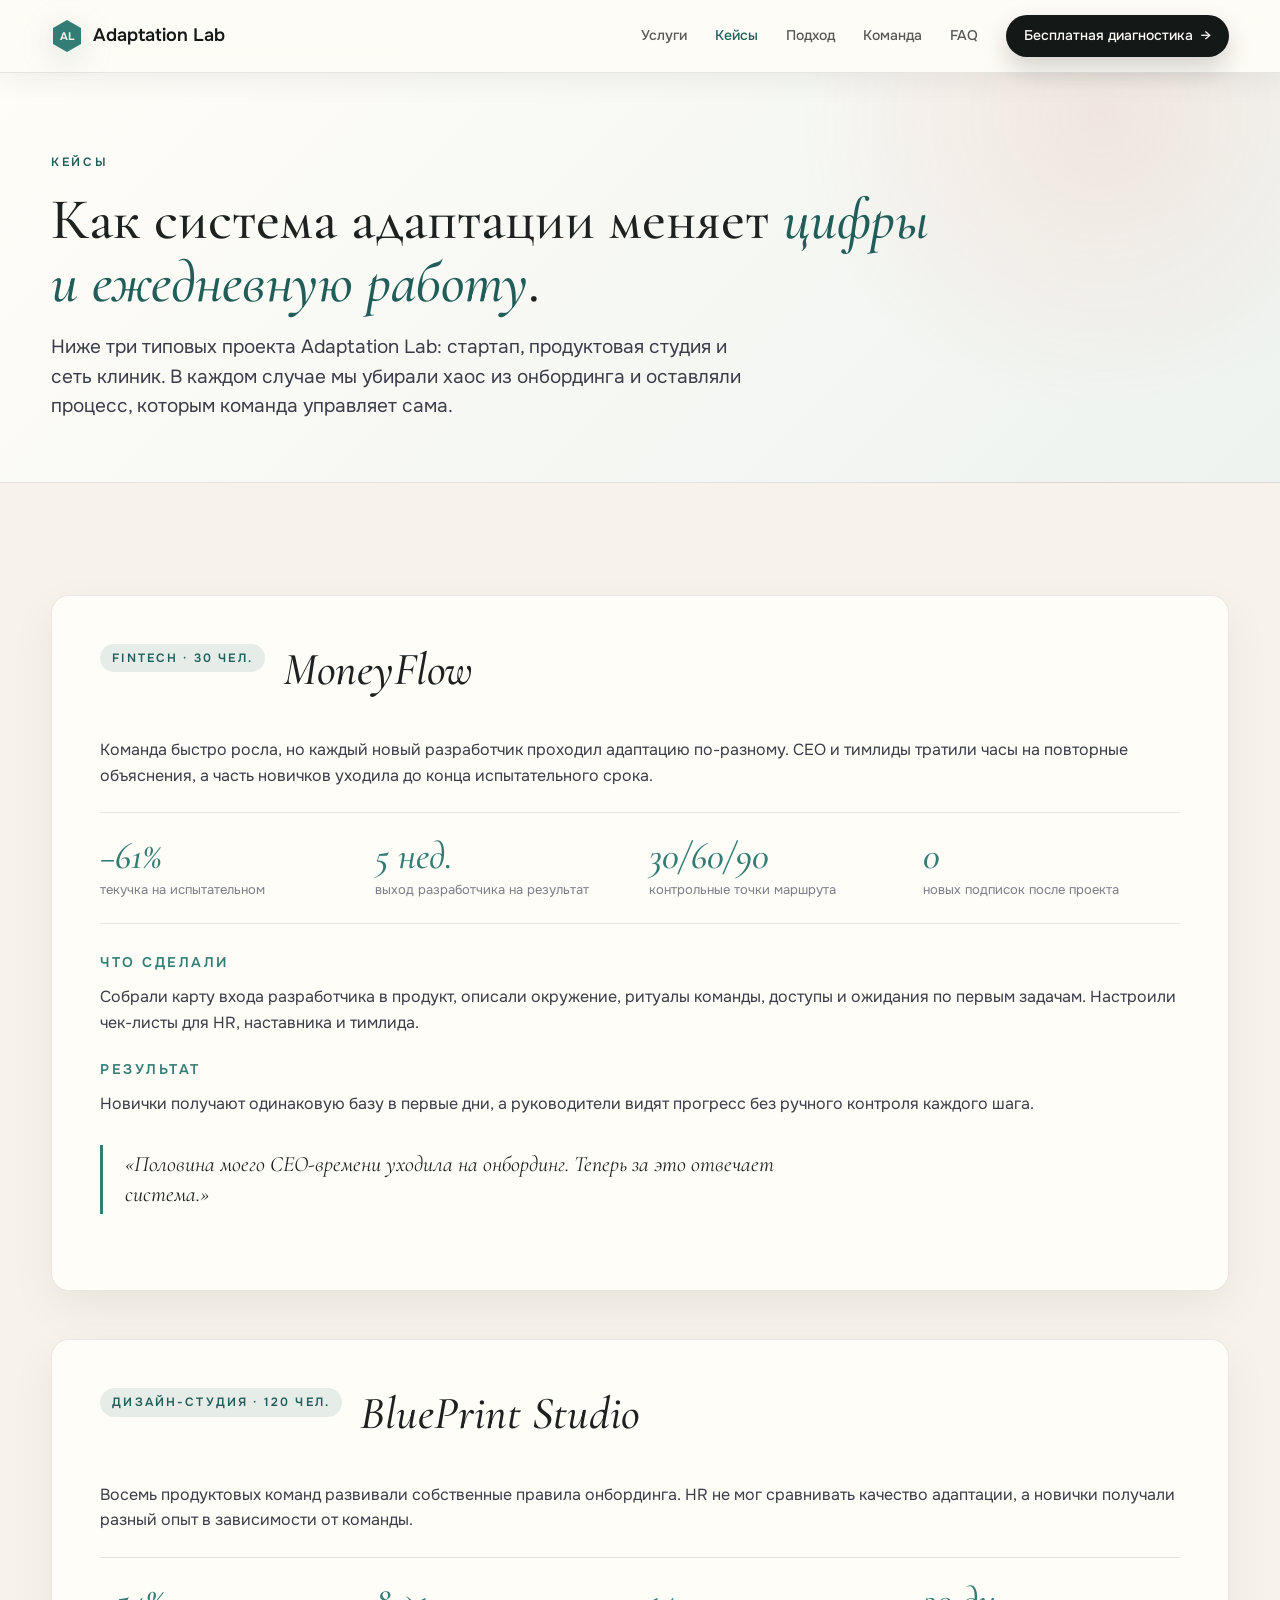
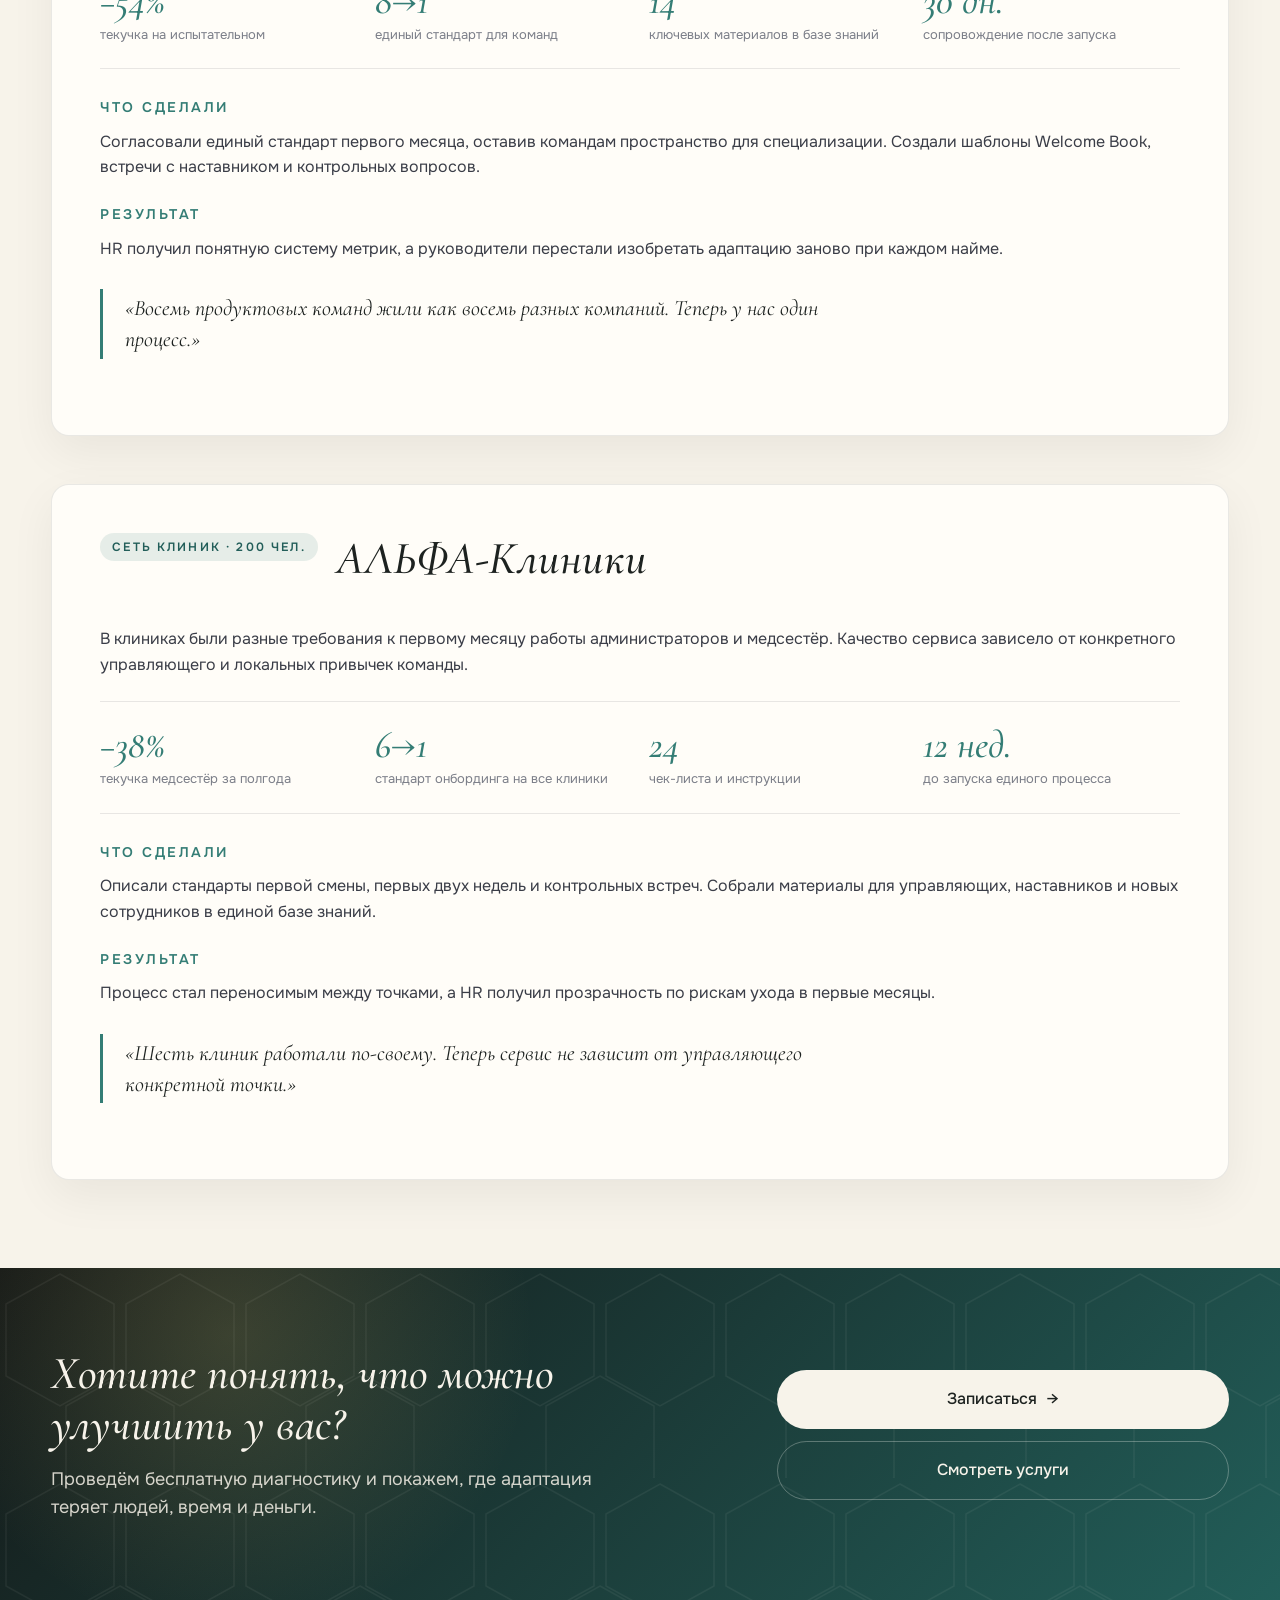
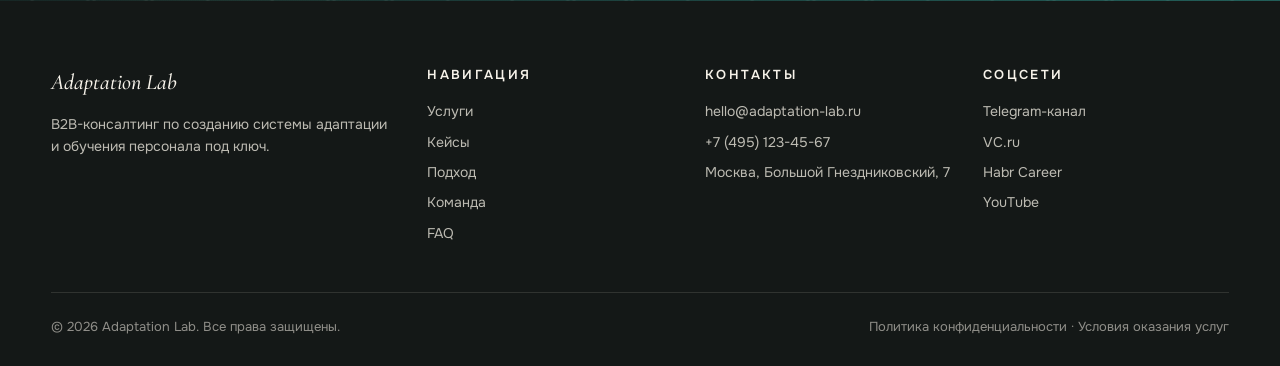
==== commit ec9b574b: "Add files via upload" ====
--- a/cases.html
+++ b/cases.html
@@ -204,6 +204,8 @@
   </div>
 </footer>
 
+<a href="index.html#contact" class="mobile-sticky-cta">Записаться на диагностику <span>→</span></a>
+
 <script src="main.js"></script>
 </body>
 </html>
--- a/style.css
+++ b/style.css
@@ -5,17 +5,19 @@
    ============================================================ */
 
 :root {
-  --sage:        #4A7C6F;
-  --sage-deep:   #3E6A5E;
-  --sage-mid:    #6B9E91;
-  --sage-soft:   #D9E3DF;
-  --charcoal:    #1D2220;
-  --charcoal-2:  #2D3330;
-  --cream:       #F6F1E7;
-  --cream-2:     #EFEDE7;
-  --tan:         #C8B99A;
+  --sage:        #347D75;
+  --sage-deep:   #225E59;
+  --sage-mid:    #53A79B;
+  --sage-soft:   #DCEEEB;
+  --charcoal:    #141817;
+  --charcoal-2:  #242D2B;
+  --cream:       #F7F3EA;
+  --cream-2:     #EEF3F0;
+  --tan:         #E2C46B;
   --sand:        #E8DFC9;
-  --white:       #FDFAF5;
+  --white:       #FFFDF8;
+  --coral:       #D96F55;
+  --blue:        #3E66A8;
   --ink:         #1D2220;
   --ink-2:       #3A3D47;
   --muted:       #7B7E88;
@@ -24,7 +26,7 @@
   --font-serif:  'Cormorant Garamond', 'Times New Roman', serif;
   --font-sans:   'Onest', system-ui, -apple-system, sans-serif;
 
-  --radius:      6px;
+  --radius:      8px;
   --max-w:       1280px;
   --pad-x:       clamp(20px, 4vw, 56px);
 }
@@ -77,7 +79,7 @@
   align-items: center;
   gap: 10px;
   font-weight: 600;
-  letter-spacing: -0.01em;
+  letter-spacing: 0;
   font-size: 18px;
 }
 .logo-mark {
@@ -173,9 +175,9 @@
 .hero h1 {
   font-family: var(--font-serif);
   font-weight: 500;
-  font-size: clamp(40px, 5.5vw, 72px);
+  font-size: 68px;
   line-height: 1.04;
-  letter-spacing: -0.02em;
+  letter-spacing: 0;
   color: var(--ink);
   margin-bottom: 24px;
 }
@@ -324,9 +326,9 @@
 .section h2 {
   font-family: var(--font-serif);
   font-weight: 500;
-  font-size: clamp(32px, 4vw, 48px);
+  font-size: 46px;
   line-height: 1.12;
-  letter-spacing: -0.015em;
+  letter-spacing: 0;
   margin-bottom: 18px;
 }
 .section h2 em { font-style: italic; color: var(--sage); }
@@ -451,7 +453,7 @@
   font-weight: 500;
   font-size: 32px;
   line-height: 1.1;
-  letter-spacing: -0.01em;
+  letter-spacing: 0;
 }
 .package__price {
   font-family: var(--font-serif);
@@ -605,7 +607,7 @@
   font-weight: 500;
   font-size: 26px;
   line-height: 1.2;
-  letter-spacing: -0.01em;
+  letter-spacing: 0;
 }
 .case-card__metrics {
   display: flex;
@@ -675,7 +677,7 @@
   font-size: 64px;
   font-weight: 500;
   color: var(--sage);
-  letter-spacing: -0.01em;
+  letter-spacing: 0;
   position: relative;
   overflow: hidden;
 }
@@ -786,9 +788,9 @@
   font-family: var(--font-serif);
   font-style: italic;
   font-weight: 500;
-  font-size: clamp(32px, 4vw, 48px);
+  font-size: 46px;
   line-height: 1.1;
-  letter-spacing: -0.015em;
+  letter-spacing: 0;
   margin-bottom: 16px;
 }
 .cta-banner p {
@@ -957,9 +959,9 @@
 .page-hero h1 {
   font-family: var(--font-serif);
   font-weight: 500;
-  font-size: clamp(36px, 4.5vw, 60px);
+  font-size: 58px;
   line-height: 1.1;
-  letter-spacing: -0.02em;
+  letter-spacing: 0;
   max-width: 880px;
   margin-bottom: 18px;
 }
@@ -1037,7 +1039,7 @@
   font-weight: 500;
   font-size: 36px;
   line-height: 1.15;
-  letter-spacing: -0.01em;
+  letter-spacing: 0;
 }
 .case-block__metrics {
   display: grid;
@@ -1055,7 +1057,7 @@
   font-size: 38px;
   color: var(--sage);
   line-height: 1;
-  letter-spacing: -0.01em;
+  letter-spacing: 0;
 }
 .case-metric-big__label {
   font-size: 13px;
@@ -1174,3 +1176,758 @@
 .text-center { text-align: center; }
 .mt-lg { margin-top: 64px; }
 .mb-lg { margin-bottom: 64px; }
+
+/* ────────────── Design refresh 2026 ────────────── */
+body {
+  background:
+    linear-gradient(180deg, rgba(247, 243, 234, 0.98), rgba(238, 243, 240, 0.92) 42%, rgba(247, 243, 234, 1) 100%);
+}
+
+.site-header {
+  background: rgba(255, 253, 248, 0.86);
+  box-shadow: 0 8px 30px rgba(20, 24, 23, 0.06);
+}
+
+.logo {
+  color: var(--charcoal);
+}
+
+.logo-mark {
+  filter: drop-shadow(0 8px 16px rgba(52, 125, 117, 0.22));
+}
+
+.nav a {
+  color: rgba(20, 24, 23, 0.72);
+}
+
+.nav a.is-active {
+  color: var(--sage-deep);
+}
+
+.nav-cta,
+.btn--primary {
+  background: var(--charcoal);
+  color: var(--white) !important;
+  box-shadow: 0 12px 26px rgba(20, 24, 23, 0.18);
+}
+
+.nav-cta:hover,
+.btn--primary:hover {
+  background: var(--sage-deep);
+  box-shadow: 0 16px 32px rgba(34, 94, 89, 0.22);
+}
+
+.btn {
+  min-height: 48px;
+  border-radius: 999px;
+}
+
+.btn--secondary {
+  background: rgba(255, 253, 248, 0.66);
+  border-color: rgba(20, 24, 23, 0.12);
+}
+
+.hero {
+  padding: 58px 0 78px;
+  background:
+    radial-gradient(circle at 16% 18%, rgba(217, 111, 85, 0.16), transparent 30%),
+    radial-gradient(circle at 92% 16%, rgba(62, 102, 168, 0.12), transparent 28%),
+    linear-gradient(135deg, #fffdf8 0%, #eef3f0 56%, #f7f3ea 100%);
+}
+
+.hero::after {
+  content: '';
+  position: absolute;
+  inset: auto 0 0;
+  height: 1px;
+  background: linear-gradient(90deg, transparent, rgba(20, 24, 23, 0.16), transparent);
+}
+
+.hero__inner {
+  grid-template-columns: minmax(0, 1.05fr) minmax(360px, 0.95fr);
+  gap: 54px;
+}
+
+.hero__eyebrow {
+  color: var(--sage-deep);
+  background: rgba(52, 125, 117, 0.12);
+  border: 1px solid rgba(52, 125, 117, 0.18);
+}
+
+.hero h1 {
+  max-width: 710px;
+}
+
+.hero h1 em,
+.section h2 em,
+.page-hero h1 em {
+  color: var(--sage-deep);
+}
+
+.hero__lede {
+  max-width: 620px;
+  color: rgba(20, 24, 23, 0.78);
+}
+
+.hero__proof {
+  display: flex;
+  flex-wrap: wrap;
+  gap: 8px;
+  margin-top: 22px;
+}
+
+.hero__proof span {
+  display: inline-flex;
+  align-items: center;
+  min-height: 34px;
+  padding: 7px 12px;
+  border: 1px solid rgba(20, 24, 23, 0.1);
+  border-radius: 999px;
+  background: rgba(255, 253, 248, 0.7);
+  color: rgba(20, 24, 23, 0.72);
+  font-size: 13px;
+  font-weight: 600;
+}
+
+.hero__visual {
+  aspect-ratio: auto;
+  min-height: 460px;
+}
+
+.hero-board {
+  width: min(100%, 450px);
+  min-height: 410px;
+  padding: 24px;
+  border: 1px solid rgba(20, 24, 23, 0.12);
+  border-radius: 28px;
+  background:
+    linear-gradient(180deg, rgba(255, 253, 248, 0.95), rgba(255, 253, 248, 0.82)),
+    repeating-linear-gradient(135deg, rgba(52, 125, 117, 0.06) 0 1px, transparent 1px 16px);
+  box-shadow: 0 28px 80px rgba(20, 24, 23, 0.16);
+  position: relative;
+  overflow: hidden;
+}
+
+.hero-board::before {
+  content: '';
+  position: absolute;
+  width: 190px;
+  height: 190px;
+  right: -70px;
+  top: -70px;
+  background: radial-gradient(circle, rgba(217, 111, 85, 0.2), transparent 68%);
+}
+
+.hero-board::after {
+  content: 'AL';
+  position: absolute;
+  right: 24px;
+  bottom: 16px;
+  font-family: var(--font-serif);
+  font-style: italic;
+  font-size: 86px;
+  color: rgba(52, 125, 117, 0.08);
+  line-height: 1;
+}
+
+.hero-board__top,
+.hero-board__score,
+.hero-board__row,
+.hero-board__metrics {
+  position: relative;
+  z-index: 1;
+}
+
+.hero-board__top {
+  display: flex;
+  align-items: center;
+  justify-content: space-between;
+  margin-bottom: 30px;
+  color: rgba(20, 24, 23, 0.62);
+  font-size: 13px;
+  font-weight: 700;
+}
+
+.hero-board__top strong {
+  color: var(--sage-deep);
+  background: var(--sage-soft);
+  border-radius: 999px;
+  padding: 7px 11px;
+  font-size: 12px;
+}
+
+.hero-board__score {
+  display: flex;
+  align-items: flex-end;
+  justify-content: space-between;
+  gap: 18px;
+  margin-bottom: 12px;
+}
+
+.hero-board__score span {
+  max-width: 160px;
+  color: rgba(20, 24, 23, 0.72);
+  font-weight: 700;
+  line-height: 1.2;
+}
+
+.hero-board__score strong {
+  font-family: var(--font-serif);
+  font-style: italic;
+  font-size: 72px;
+  font-weight: 500;
+  line-height: 0.9;
+  color: var(--charcoal);
+}
+
+.hero-board__progress {
+  height: 10px;
+  border-radius: 999px;
+  background: rgba(20, 24, 23, 0.08);
+  overflow: hidden;
+  margin-bottom: 24px;
+}
+
+.hero-board__progress span {
+  display: block;
+  width: 78%;
+  height: 100%;
+  border-radius: inherit;
+  background: linear-gradient(90deg, var(--sage), var(--coral));
+}
+
+.hero-board__rows {
+  display: flex;
+  flex-direction: column;
+  gap: 10px;
+}
+
+.hero-board__row {
+  display: grid;
+  grid-template-columns: 34px 1fr auto;
+  gap: 12px;
+  align-items: center;
+  padding: 13px 0;
+  border-bottom: 1px solid rgba(20, 24, 23, 0.08);
+}
+
+.hero-board__row span {
+  display: grid;
+  place-items: center;
+  width: 34px;
+  height: 34px;
+  border-radius: 50%;
+  background: rgba(20, 24, 23, 0.07);
+  color: rgba(20, 24, 23, 0.58);
+  font-size: 12px;
+  font-weight: 700;
+}
+
+.hero-board__row strong {
+  color: var(--charcoal);
+  font-size: 14px;
+  line-height: 1.2;
+}
+
+.hero-board__row em {
+  color: rgba(20, 24, 23, 0.52);
+  font-size: 12px;
+  font-style: normal;
+  font-weight: 700;
+}
+
+.hero-board__row.is-done span {
+  background: var(--sage);
+  color: var(--white);
+}
+
+.hero-board__row.is-active {
+  border-color: rgba(217, 111, 85, 0.2);
+}
+
+.hero-board__row.is-active span {
+  background: var(--coral);
+  color: var(--white);
+}
+
+.hero-board__metrics {
+  display: grid;
+  grid-template-columns: 1fr 1fr;
+  gap: 12px;
+  margin-top: 22px;
+}
+
+.hero-board__metrics div {
+  border-radius: 18px;
+  padding: 16px;
+  background: rgba(52, 125, 117, 0.1);
+}
+
+.hero-board__metrics div:last-child {
+  background: rgba(62, 102, 168, 0.1);
+}
+
+.hero-board__metrics span {
+  display: block;
+  font-family: var(--font-serif);
+  font-style: italic;
+  font-size: 34px;
+  color: var(--sage-deep);
+  line-height: 1;
+}
+
+.hero-board__metrics small {
+  display: block;
+  margin-top: 5px;
+  color: rgba(20, 24, 23, 0.58);
+  font-size: 12px;
+  font-weight: 700;
+}
+
+.trust-bar {
+  background: var(--charcoal);
+  padding: 28px 0;
+}
+
+.trust-bar__grid {
+  gap: 12px;
+}
+
+.trust-stat {
+  min-height: 132px;
+  justify-content: space-between;
+  padding: 20px;
+  border: 1px solid rgba(255, 253, 248, 0.1);
+  border-radius: 18px;
+  background: linear-gradient(180deg, rgba(255, 253, 248, 0.08), rgba(255, 253, 248, 0.02));
+}
+
+.trust-stat__num {
+  color: var(--tan);
+  font-size: 42px;
+}
+
+.section {
+  padding: 88px 0;
+}
+
+.section-header {
+  margin-bottom: 42px;
+}
+
+.section__eyebrow,
+.page-hero__eyebrow {
+  color: var(--sage-deep);
+}
+
+.pain-grid,
+.cases-grid {
+  gap: 18px;
+}
+
+.pain-card,
+.package,
+.case-card,
+.step,
+.form,
+.case-block,
+.module-row,
+.compare-table {
+  border-color: rgba(20, 24, 23, 0.09);
+  box-shadow: 0 16px 46px rgba(20, 24, 23, 0.06);
+}
+
+.pain-card,
+.case-card,
+.step,
+.module-row,
+.case-block {
+  border-radius: 18px;
+}
+
+.pain-card {
+  padding: 24px;
+  background: rgba(255, 253, 248, 0.82);
+}
+
+.pain-card__icon {
+  border-radius: 14px;
+  background: var(--charcoal);
+  color: var(--white);
+  font-family: var(--font-sans);
+  font-size: 18px;
+}
+
+.package {
+  border-radius: 24px;
+  padding: 30px;
+  background: rgba(255, 253, 248, 0.9);
+}
+
+.package--featured {
+  background:
+    linear-gradient(155deg, var(--charcoal) 0%, var(--sage-deep) 100%);
+  border-color: rgba(255, 253, 248, 0.18);
+  box-shadow: 0 22px 60px rgba(34, 94, 89, 0.2);
+}
+
+.package--featured:hover {
+  background:
+    linear-gradient(155deg, var(--charcoal) 0%, var(--sage-deep) 100%);
+}
+
+.package__badge {
+  background: var(--tan);
+  border: 1px solid rgba(20, 24, 23, 0.12);
+}
+
+.package__price {
+  color: var(--sage-deep);
+}
+
+.steps {
+  gap: 14px;
+}
+
+.step {
+  background: rgba(255, 253, 248, 0.86);
+}
+
+.case-card {
+  background: rgba(255, 253, 248, 0.82);
+}
+
+.case-card__industry {
+  color: var(--sage-deep);
+  background: rgba(52, 125, 117, 0.12);
+}
+
+.team-member__avatar {
+  border-radius: 22px;
+  background:
+    linear-gradient(150deg, rgba(52, 125, 117, 0.16), rgba(62, 102, 168, 0.12)),
+    var(--white);
+  color: var(--sage-deep);
+}
+
+.faq__item {
+  background: rgba(255, 253, 248, 0.58);
+  border: 1px solid rgba(20, 24, 23, 0.08);
+  border-radius: 18px;
+  margin-bottom: 10px;
+  padding: 0 20px;
+}
+
+.cta-banner {
+  background:
+    radial-gradient(circle at 18% 20%, rgba(226, 196, 107, 0.18), transparent 28%),
+    linear-gradient(135deg, var(--charcoal) 0%, var(--sage-deep) 100%);
+}
+
+.form {
+  border-radius: 24px;
+  background: rgba(255, 253, 248, 0.92);
+}
+
+.form input,
+.form textarea,
+.form select {
+  min-height: 48px;
+  border-radius: 12px;
+  background: rgba(238, 243, 240, 0.72);
+}
+
+.page-hero {
+  background:
+    radial-gradient(circle at 86% 10%, rgba(217, 111, 85, 0.12), transparent 26%),
+    linear-gradient(135deg, #fffdf8 0%, #eef3f0 100%);
+}
+
+.mobile-sticky-cta {
+  display: none;
+}
+
+@media (max-width: 920px) {
+  .hero__inner {
+    grid-template-columns: 1fr;
+  }
+
+  .hero__visual {
+    min-height: 0;
+  }
+
+  .package--featured {
+    order: -1;
+  }
+}
+
+@media (max-width: 720px) {
+  body {
+    padding-bottom: 76px;
+  }
+
+  .site-header__inner {
+    height: 64px;
+  }
+
+  .nav {
+    top: 64px;
+    padding: 12px var(--pad-x) 20px;
+    background: rgba(255, 253, 248, 0.97);
+    box-shadow: 0 20px 48px rgba(20, 24, 23, 0.14);
+  }
+
+  .nav a {
+    padding: 14px 0;
+    font-size: 16px;
+  }
+
+  .nav-cta {
+    width: 100%;
+    justify-content: center;
+    margin-top: 14px;
+  }
+
+  .hero {
+    padding: 34px 0 42px;
+  }
+
+  .hero__inner {
+    gap: 26px;
+  }
+
+  .hero__eyebrow,
+  .section__eyebrow,
+  .page-hero__eyebrow {
+    font-size: 11px;
+    letter-spacing: 0.14em;
+  }
+
+  .hero h1 {
+    font-size: 42px;
+    line-height: 1.04;
+    margin-bottom: 18px;
+  }
+
+  .hero__lede {
+    font-size: 17px;
+    margin-bottom: 24px;
+  }
+
+  .hero__cta {
+    display: grid;
+    grid-template-columns: 1fr;
+    gap: 10px;
+  }
+
+  .hero__cta .btn,
+  .cta-banner__buttons .btn,
+  .form .btn {
+    width: 100%;
+    justify-content: center;
+  }
+
+  .hero__proof {
+    margin-top: 16px;
+    gap: 7px;
+  }
+
+  .hero__proof span {
+    font-size: 12px;
+    min-height: 32px;
+  }
+
+  .hero-board {
+    width: 100%;
+    min-height: auto;
+    padding: 18px;
+    border-radius: 22px;
+  }
+
+  .hero-board__top {
+    margin-bottom: 22px;
+  }
+
+  .hero-board__score strong {
+    font-size: 58px;
+  }
+
+  .hero-board__row {
+    grid-template-columns: 30px 1fr;
+  }
+
+  .hero-board__row em {
+    grid-column: 2;
+  }
+
+  .hero-board__metrics span {
+    font-size: 30px;
+  }
+
+  .trust-bar {
+    padding: 16px 0;
+  }
+
+  .trust-bar__grid {
+    grid-template-columns: 1fr 1fr;
+    gap: 10px;
+  }
+
+  .trust-stat {
+    min-height: 116px;
+    padding: 16px;
+    border-radius: 16px;
+  }
+
+  .trust-stat__num {
+    font-size: 34px;
+  }
+
+  .trust-stat__label {
+    font-size: 12px;
+  }
+
+  .section {
+    padding: 56px 0;
+  }
+
+  .section h2,
+  .cta-banner h2 {
+    font-size: 34px;
+    line-height: 1.12;
+  }
+
+  .section__lede,
+  .page-hero p,
+  .cta-banner p {
+    font-size: 16px;
+  }
+
+  .pain-card,
+  .package,
+  .case-card,
+  .step {
+    padding: 22px;
+  }
+
+  .package__title {
+    font-size: 30px;
+  }
+
+  .package__price {
+    font-size: 34px;
+  }
+
+  .steps {
+    grid-template-columns: 1fr;
+  }
+
+  .team-grid {
+    grid-template-columns: 1fr;
+  }
+
+  .team-member {
+    display: grid;
+    grid-template-columns: 74px 1fr;
+    gap: 8px 14px;
+    align-items: center;
+  }
+
+  .team-member__avatar {
+    grid-row: span 2;
+    font-size: 30px;
+    border-radius: 18px;
+  }
+
+  .team-member__role {
+    font-size: 12px;
+  }
+
+  .faq__q {
+    font-size: 16px;
+    padding: 18px 0;
+  }
+
+  .cta-banner {
+    padding: 48px 0;
+  }
+
+  .form {
+    padding: 22px;
+    border-radius: 20px;
+  }
+
+  .site-footer {
+    padding: 48px 0 28px;
+  }
+
+  .page-hero {
+    padding: 46px 0 42px;
+  }
+
+  .page-hero h1 {
+    font-size: 38px;
+    line-height: 1.08;
+  }
+
+  .compare-table {
+    display: block;
+    overflow-x: auto;
+    min-width: 100%;
+  }
+
+  .compare-table table {
+    min-width: 680px;
+  }
+
+  .case-block,
+  .module-row {
+    border-radius: 20px;
+  }
+
+  .mobile-sticky-cta {
+    position: fixed;
+    left: 14px;
+    right: 14px;
+    bottom: 14px;
+    z-index: 120;
+    display: flex;
+    align-items: center;
+    justify-content: center;
+    min-height: 52px;
+    padding: 14px 18px;
+    border-radius: 999px;
+    background: var(--charcoal);
+    color: var(--white);
+    box-shadow: 0 18px 46px rgba(20, 24, 23, 0.32);
+    font-weight: 700;
+  }
+
+  .mobile-sticky-cta span {
+    margin-left: 8px;
+  }
+}
+
+@media (max-width: 420px) {
+  :root {
+    --pad-x: 16px;
+  }
+
+  .hero h1 {
+    font-size: 38px;
+  }
+
+  .hero-board__score {
+    align-items: flex-start;
+    flex-direction: column;
+  }
+
+  .trust-bar__grid {
+    grid-template-columns: 1fr;
+  }
+
+  .trust-stat {
+    min-height: auto;
+    gap: 10px;
+  }
+}
